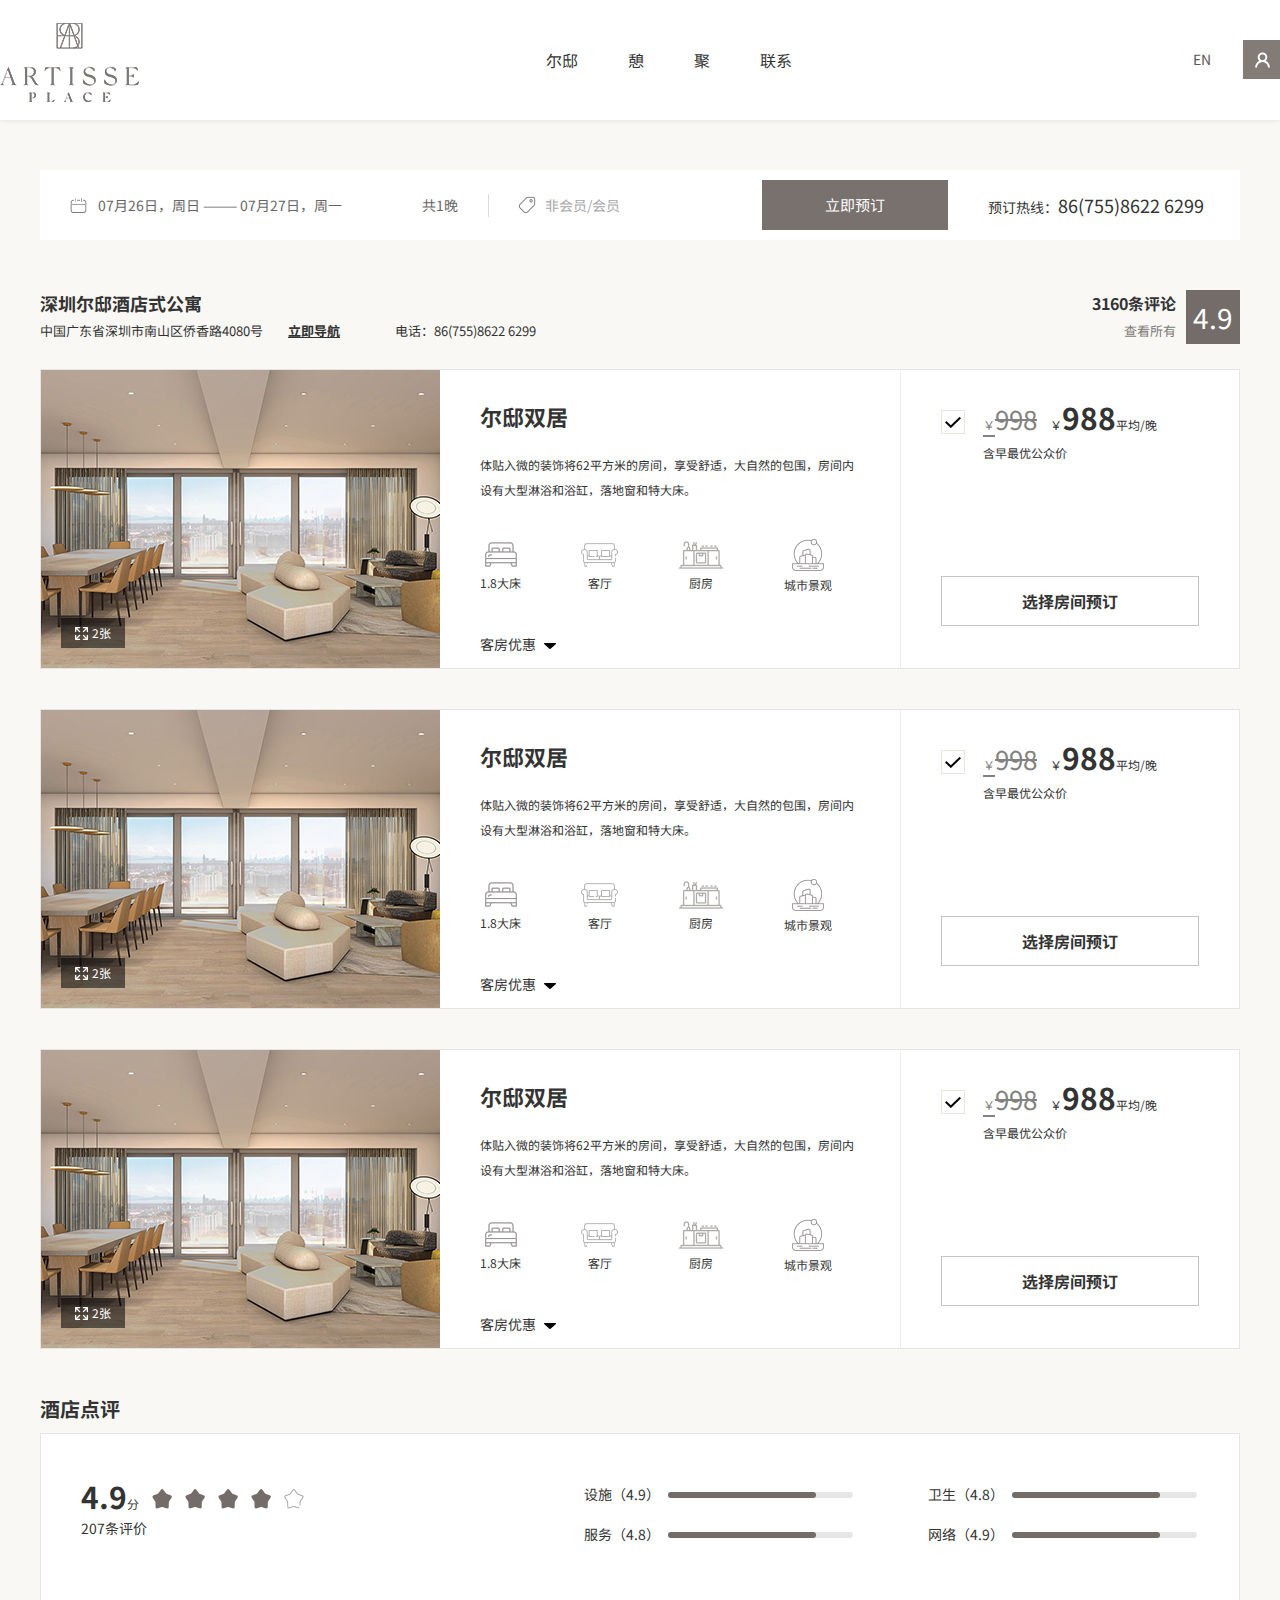
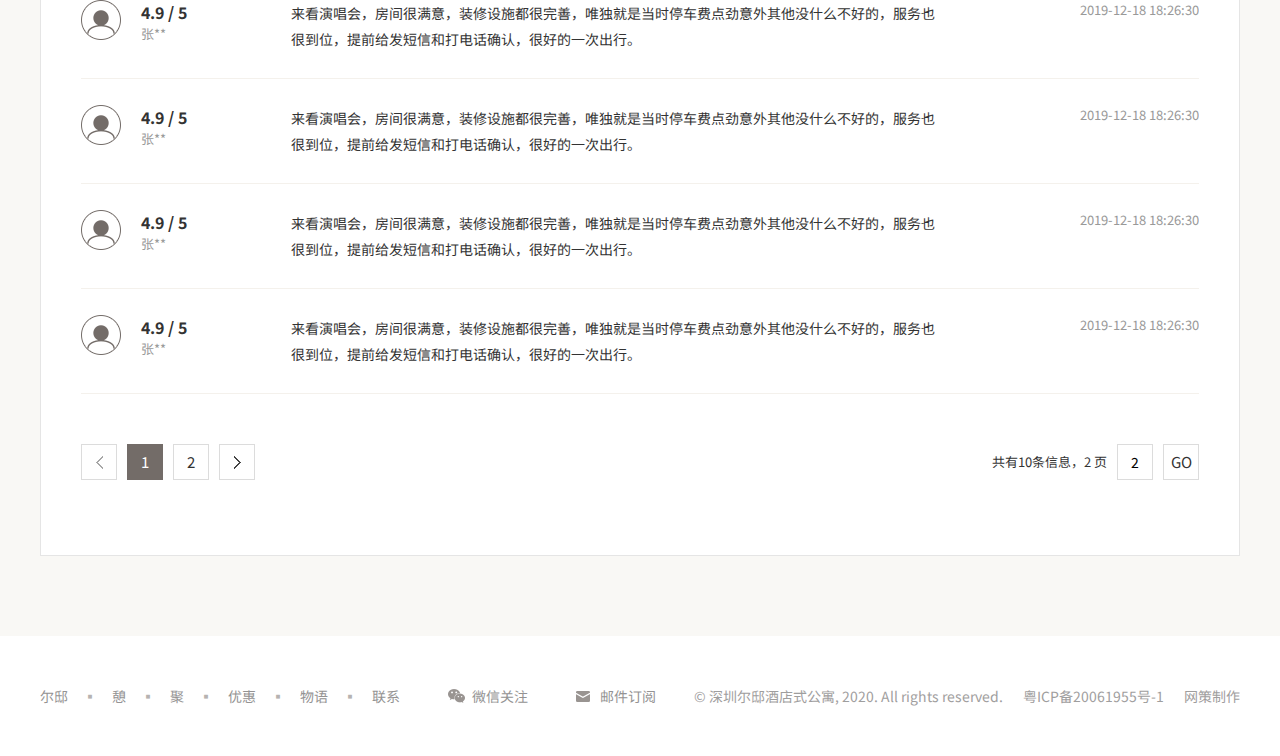
==== 01-01预订.html @ f752b4be "no commit message" ====
<!DOCTYPE html>
<html>
	<head>
		<meta charset="utf-8">
		<meta http-equiv="X-UA-Compatible" content="IE=edge">
		<title>01-01预订</title>
		<meta name="description" content="">
		<meta name=	"viewport" content="width=device-width, initial-scale=1">
		<link rel="stylesheet" href="https://fonts.googleapis.com/css?family=Noto+Sans+SC:100,300,400,500,700,900">
		<link rel="stylesheet" type="text/css" href="css/swiper.css"/>
		<link rel="stylesheet" type="text/css" href="css/date.css"/>
		<link rel="stylesheet" type="text/css" href="css/style.css"/>
		<link rel="stylesheet" type="text/css" href="css/main.css"/>
		<style type="text/css">
			
		</style>
	</head>
	<body class="body">
		<div class="header ac headers">
			<div class="inner">	
				<div class="logo">
					<a href="index.html">
						<img src="images/logo.png" >
						<img class="i2" src="images/logoac.png" >
					</a>
				</div>
				<ul class="nav">
					<li><a href="index.html">尔邸</a></li>
					<li><a href="#about">憩</a></li>
					<li><a href="#room">聚</a></li>
					<li><a href="#concact">联系</a></li>
				</ul>
				<a href="" class="lang">预订</a>
				<a href="" class="lang imember"></a>
				<a href="" class="langN">EN</a>
			</div>
		</div>
		<div class="innern">
			<div class="book books">
				<div class="idate">
					<div class="l">
						<span class="in"></span>
						<input type="text" id="beginDate" name="beginDate" class="date-check date_input start_data out-store"
						  readonly>
						   ——— 
						<span class="out"></span>
						<input type="text" id="endDate" name="endDate" class="date-leave date_input end_data lean-store"
						  readonly>
					</div>
					<span class="r">
						共1晚
					</span>
					<div class="sy_pop_fix" style="position: relative;display: none;">
					  <div class="date_box">
					    <div class="zb_jt_up"><i class="jt_top"></i></div>
					    <div class="date_fix">
					      <div class="date_float fl" id="time_first">
					        <ul class="date_top">
					          <li class="date_left_j">
					            <div class="date_jt_icon"><i></i></div>
					          </li>
					          <code>2018</code>年
					          <label>9</label>月
					        </ul>
					        <dl class="date_dl">
					          <dt>
					            <a>日</a><a>一</a><a>二</a><a>三</a><a>四</a><a>五</a><a>六</a>
					          </dt>
					          <dd class="date_dd"><a trq="2018/09/01" txq="周六" class="date_ddhui"
					              style="margin-left: 246px;">1</a><a trq="2018/09/02" txq="周日" class="date_ddhui">2</a><a
					              trq="2018/09/03" txq="周一" class="date_ddhui">3</a><a trq="2018/09/04" txq="周二"
					              class="date_ddhui">4</a><a trq="2018/09/05" txq="周三" class="date_ddhui">5</a><a trq="2018/09/06"
					              txq="周四" class="date_ddhui">6</a><a trq="2018/09/07" txq="周五" class="date_ddhui">7</a><a
					              trq="2018/09/08" txq="周六" class="date_ddhui">8</a><a trq="2018/09/09" txq="周日"
					              class="date_ddhui">9</a><a trq="2018/09/10" txq="周一" class="date_ddhui">10</a><a
					              trq="2018/09/11" txq="周二" class="date_ddhui">11</a><a trq="2018/09/12" txq="周三"
					              class="date_ddhui">12</a><a trq="2018/09/13" txq="周四" class="date_ddhui">13</a><a
					              trq="2018/09/14" txq="周五" class="date_ddhui">14</a><a trq="2018/09/15" txq="周六"
					              class="date_ddhui">15</a><a trq="2018/09/16" txq="周日" class="date_ddhui">16</a><a
					              trq="2018/09/17" txq="周一" class="date_ddhui">17</a><a trq="2018/09/18" txq="周二"
					              class="date_ddhui">18</a><a trq="2018/09/19" txq="周三" class="date_ddhui">19</a><a
					              trq="2018/09/20" txq="周四" class="date_ddhui">20</a><a trq="2018/09/21" txq="周五">21</a><a
					              trq="2018/09/22" txq="周六">22</a><a trq="2018/09/23" txq="周日">23</a><a trq="2018/09/24"
					              txq="周一">24</a><a trq="2018/09/25" txq="周二">25</a><a trq="2018/09/26" txq="周三">26</a><a
					              trq="2018/09/27" txq="周四">27</a><a trq="2018/09/28" txq="周五">28</a><a trq="2018/09/29"
					              txq="周六">29</a><a class="dd_alast" trq="2018/09/30" txq="周日" trql="2018/10/01" txql="周一">30</a>
					          </dd>
					        </dl>
					      </div>
					      <div class="date_float fl" id="time_second">
					        <ul class="date_top">
					          <li class="date_right_j">
					            <div class="date_jt_icon"><i></i></div>
					          </li>
					          <code>2018</code>年
					          <label>10</label>月
					          <span class="date_close"></span>
					        </ul>
					        <dl class="date_dl">
					          <dt>
					            <a>日</a><a>一</a><a>二</a><a>三</a><a>四</a><a>五</a><a>六</a>
					          </dt>
					          <dd class="date_dd"><a trq="2018/10/01" txq="周一" style="margin-left: 41px;">1</a><a trq="2018/10/02"
					              txq="周二">2</a><a trq="2018/10/03" txq="周三">3</a><a trq="2018/10/04" txq="周四">4</a><a
					              trq="2018/10/05" txq="周五">5</a><a trq="2018/10/06" txq="周六">6</a><a trq="2018/10/07"
					              txq="周日">7</a><a trq="2018/10/08" txq="周一">8</a><a trq="2018/10/09" txq="周二">9</a><a
					              trq="2018/10/10" txq="周三">10</a><a trq="2018/10/11" txq="周四">11</a><a trq="2018/10/12"
					              txq="周五">12</a><a trq="2018/10/13" txq="周六">13</a><a trq="2018/10/14" txq="周日">14</a><a
					              trq="2018/10/15" txq="周一">15</a><a trq="2018/10/16" txq="周二">16</a><a trq="2018/10/17"
					              txq="周三">17</a><a trq="2018/10/18" txq="周四">18</a><a trq="2018/10/19" txq="周五">19</a><a
					              trq="2018/10/20" txq="周六">20</a><a trq="2018/10/21" txq="周日">21</a><a trq="2018/10/22"
					              txq="周一">22</a><a trq="2018/10/23" txq="周二">23</a><a trq="2018/10/24" txq="周三">24</a><a
					              trq="2018/10/25" txq="周四">25</a><a trq="2018/10/26" txq="周五">26</a><a trq="2018/10/27"
					              txq="周六">27</a><a trq="2018/10/28" txq="周日">28</a><a trq="2018/10/29" txq="周一">29</a><a
					              trq="2018/10/30" txq="周二">30</a><a class="dd_alast" trq="2018/10/31" txq="周三" trql="2018/11/01"
					              txql="周四">31</a></dd>
					        </dl>
					      </div>
					    </div>
					  </div>
					</div>
				</div>
				<div class="ismember">
					非会员/会员
					<span class="b"></span>
				</div>
				<p class="tel">预订热线：<span>86(755)8622 6299</span></p>
				<a href="" class="hover btns">立即预订</a>
			</div>
			<div class="clear bookt">
				<div class="l">
					<h3>深圳尔邸酒店式公寓</h3>
					<p>中国广东省深圳市南山区侨香路4080号<a href="https://amap.com/search?query=南山区侨香路4080号" target="_blank">立即导航</a>电话：86(755)8622 6299</p>
				</div>
				<span class="r">4.9</span>
				<div class="rs">
					<p>3160条评论</p>
					<a href="">查看所有</a>
				</div>
			</div>
			<div class="bookl">
				<div class="i">
					<div class="img">
						<img src="images/bimg_03.jpg" >
						<span><img src="images/bigicon.png" >2张</span>
					</div>
					<div class="c">
						<h3>尔邸双居</h3>
						<div class="p">
							体贴入微的装饰将62平方米的房间，享受舒适，大自然的包围，房间内设有大型淋浴和浴缸，落地窗和特大床。
						</div>
						<div class="clear icon">
							<div class="s">
								<div class="ii">
									<img src="images/bicon.png" >
								</div>
								1.8大床
							</div>
							<div class="s">
								<div class="ii">
									<img src="images/bicon2.png" >
								</div>
								客厅
							</div>
							<div class="s">
								<div class="ii">
									<img src="images/bicon3.png" >
								</div>
								厨房
							</div>
							<div class="s">
								<div class="ii">
									<img src="images/bicon4.png" >
								</div>
								城市景观
							</div>
						</div>
						<div class="ybtn">
							客房优惠<img src="images/bicon5.png" >
							<img class="i2" src="images/bicon6.png" >
						</div>
					</div>
					<div class="r">
						<div class="clear p2">
							<span class="check"></span>
							<div class="rr">
								<span class="ys"><i>￥</i>998</span>
								<span class="xj">￥<i>988</i>平均/晚</span>
								<p>含早最优公众价</p>
							</div>
						</div>
						<a href="" class="btn">选择房间预订</a>
					</div>
					<div class="b">
						<ul class="clear">
							<li>
								<div class="p3">双早推广价(需另加6%增值税)</div>
								<div class="p4">
									￥<i>982</i>平均/晚
								</div>
								<a href="" class="btn">选择预订</a>
							</li>
							<li>
								<div class="p3">双早推广价(需另加6%增值税)</div>
								<div class="p4">
									￥<i>982</i>平均/晚
								</div>
								<a href="" class="btn">选择预订</a>
							</li>
							<li>
								<div class="p3">双早推广价(需另加6%增值税)</div>
								<div class="p4">
									￥<i>982</i>平均/晚
								</div>
								<a href="" class="btn">选择预订</a>
							</li>
							<li>
								<div class="p3">双早推广价(需另加6%增值税)</div>
								<div class="p4">
									￥<i>982</i>平均/晚
								</div>
								<a href="" class="btn">选择预订</a>
							</li>
						</ul>
					</div>
				</div>
				<div class="i">
					<div class="img">
						<img src="images/bimg_03.jpg" >
						<span><img src="images/bigicon.png" >2张</span>
					</div>
					<div class="c">
						<h3>尔邸双居</h3>
						<div class="p">
							体贴入微的装饰将62平方米的房间，享受舒适，大自然的包围，房间内设有大型淋浴和浴缸，落地窗和特大床。
						</div>
						<div class="clear icon">
							<div class="s">
								<div class="ii">
									<img src="images/bicon.png" >
								</div>
								1.8大床
							</div>
							<div class="s">
								<div class="ii">
									<img src="images/bicon2.png" >
								</div>
								客厅
							</div>
							<div class="s">
								<div class="ii">
									<img src="images/bicon3.png" >
								</div>
								厨房
							</div>
							<div class="s">
								<div class="ii">
									<img src="images/bicon4.png" >
								</div>
								城市景观
							</div>
						</div>
						<div class="ybtn">
							客房优惠<img src="images/bicon5.png" >
							<img class="i2" src="images/bicon6.png" >
						</div>
					</div>
					<div class="r">
						<div class="clear p2">
							<span class="check"></span>
							<div class="rr">
								<span class="ys"><i>￥</i>998</span>
								<span class="xj">￥<i>988</i>平均/晚</span>
								<p>含早最优公众价</p>
							</div>
						</div>
						<a href="" class="btn">选择房间预订</a>
					</div>
					<div class="b">
						<ul class="clear">
							<li>
								<div class="p3">双早推广价(需另加6%增值税)</div>
								<div class="p4">
									￥<i>982</i>平均/晚
								</div>
								<a href="" class="btn">选择预订</a>
							</li>
							<li>
								<div class="p3">双早推广价(需另加6%增值税)</div>
								<div class="p4">
									￥<i>982</i>平均/晚
								</div>
								<a href="" class="btn">选择预订</a>
							</li>
							<li>
								<div class="p3">双早推广价(需另加6%增值税)</div>
								<div class="p4">
									￥<i>982</i>平均/晚
								</div>
								<a href="" class="btn">选择预订</a>
							</li>
							<li>
								<div class="p3">双早推广价(需另加6%增值税)</div>
								<div class="p4">
									￥<i>982</i>平均/晚
								</div>
								<a href="" class="btn">选择预订</a>
							</li>
						</ul>
					</div>
				</div>
				<div class="i">
					<div class="img">
						<img src="images/bimg_03.jpg" >
						<span><img src="images/bigicon.png" >2张</span>
					</div>
					<div class="c">
						<h3>尔邸双居</h3>
						<div class="p">
							体贴入微的装饰将62平方米的房间，享受舒适，大自然的包围，房间内设有大型淋浴和浴缸，落地窗和特大床。
						</div>
						<div class="clear icon">
							<div class="s">
								<div class="ii">
									<img src="images/bicon.png" >
								</div>
								1.8大床
							</div>
							<div class="s">
								<div class="ii">
									<img src="images/bicon2.png" >
								</div>
								客厅
							</div>
							<div class="s">
								<div class="ii">
									<img src="images/bicon3.png" >
								</div>
								厨房
							</div>
							<div class="s">
								<div class="ii">
									<img src="images/bicon4.png" >
								</div>
								城市景观
							</div>
						</div>
						<div class="ybtn">
							客房优惠<img src="images/bicon5.png" >
							<img class="i2" src="images/bicon6.png" >
						</div>
					</div>
					<div class="r">
						<div class="clear p2">
							<span class="check"></span>
							<div class="rr">
								<span class="ys"><i>￥</i>998</span>
								<span class="xj">￥<i>988</i>平均/晚</span>
								<p>含早最优公众价</p>
							</div>
						</div>
						<a href="" class="btn">选择房间预订</a>
					</div>
					<div class="b">
						<ul class="clear">
							<li>
								<div class="p3">双早推广价(需另加6%增值税)</div>
								<div class="p4">
									￥<i>982</i>平均/晚
								</div>
								<a href="" class="btn">选择预订</a>
							</li>
							<li>
								<div class="p3">双早推广价(需另加6%增值税)</div>
								<div class="p4">
									￥<i>982</i>平均/晚
								</div>
								<a href="" class="btn">选择预订</a>
							</li>
							<li>
								<div class="p3">双早推广价(需另加6%增值税)</div>
								<div class="p4">
									￥<i>982</i>平均/晚
								</div>
								<a href="" class="btn">选择预订</a>
							</li>
							<li>
								<div class="p3">双早推广价(需另加6%增值税)</div>
								<div class="p4">
									￥<i>982</i>平均/晚
								</div>
								<a href="" class="btn">选择预订</a>
							</li>
						</ul>
					</div>
				</div>
			</div>
			<div class="dpt">
				酒店点评
			</div>
			<div class="dianping">
				<div class="clear dianping-t">
					<div class="l">
						<div class="p">
							<i>4.9</i>分
							<div class="stars">
								<b class="ac"></b>
								<b class="ac"></b>
								<b class="ac"></b>
								<b class="ac"></b>
								<b></b>
							</div>
							<p>207条评价</p>
						</div>
					</div>
					<ul>
						<li>
							设施（4.9）
							<div class="pro">
								<b style="width: 80%;"></b>
							</div>
						</li>
						<li>
							卫生（4.8）
							<div class="pro">
								<b style="width: 80%;"></b>
							</div>
						</li>
						<li>
							服务（4.8）
							<div class="pro">
								<b style="width: 80%;"></b>
							</div>
						</li>
						<li>
							网络（4.9）
							<div class="pro">
								<b style="width: 80%;"></b>
							</div>
						</li>
					</ul>
				</div>
				<ul class="dianping-l">
					<li>
						<img src="images/buser.png" >
						<div class="l">
							<b>4.9 / 5</b>
							<p>张**</p>
						</div>
						<div class="p">
							来看演唱会，房间很满意，装修设施都很完善，唯独就是当时停车费点劲意外其他没什么不好的，服务也很到位，提前给发短信和打电话确认，很好的一次出行。
						</div>
						<div class="p2">
							2019-12-18  18:26:30
						</div>
					</li>
					<li>
						<img src="images/buser.png" >
						<div class="l">
							<b>4.9 / 5</b>
							<p>张**</p>
						</div>
						<div class="p">
							来看演唱会，房间很满意，装修设施都很完善，唯独就是当时停车费点劲意外其他没什么不好的，服务也很到位，提前给发短信和打电话确认，很好的一次出行。
						</div>
						<div class="p2">
							2019-12-18  18:26:30
						</div>
					</li>
					<li>
						<img src="images/buser.png" >
						<div class="l">
							<b>4.9 / 5</b>
							<p>张**</p>
						</div>
						<div class="p">
							来看演唱会，房间很满意，装修设施都很完善，唯独就是当时停车费点劲意外其他没什么不好的，服务也很到位，提前给发短信和打电话确认，很好的一次出行。
						</div>
						<div class="p2">
							2019-12-18  18:26:30
						</div>
					</li>
					<li>
						<img src="images/buser.png" >
						<div class="l">
							<b>4.9 / 5</b>
							<p>张**</p>
						</div>
						<div class="p">
							来看演唱会，房间很满意，装修设施都很完善，唯独就是当时停车费点劲意外其他没什么不好的，服务也很到位，提前给发短信和打电话确认，很好的一次出行。
						</div>
						<div class="p2">
							2019-12-18  18:26:30
						</div>
					</li>
				</ul>
				<ul class="page">
					<li class="li1"></li>
					<li class="ac">1</li>
					<li>2</li>
					<li class="li2"></li>
					<li class="li3">GO</li>
					<li class="li3"><input type="" name="" id="" value="2" /></li>
					<span>共有10条信息，2 页</span>
				</ul>
			</div>
		</div>
		<div class="footer footers">
			<div class="innern">
				<p class="p1"><a href="#room">尔邸</a><i>▪</i><a href="#about">憩</a><i>▪</i><a href="#sheshi">聚</a><i>▪</i><a href="#contact">优惠</a><i>▪</i><a href="#contact">物语</a><i>▪</i><a href="#contact">联系</a></p>
				<div class="hover wechat">
					微信关注
					<div class="wechati">
						官方微信
						<img src="images/wechati.png" >
					</div>
				</div>
				<a href="mailto:artisseplace@artisseplace.com" class="wechat wechats">邮件订阅</a>
				<p class="p2">© 深圳尔邸酒店式公寓, 2020. All rights reserved.<a href="http://beian.miit.gov.cn" target="_blank">粤ICP备20061955号-1</a><a href="http://www.net-tactic.com/" target="_blank">网策制作</a></p>			</div>
		</div>
		<div class="kefangpc">
			<h3>豪华天际套房</h3>
			<div class="clear c">
				<div class="swiper-container">
					<div class="swiper-wrapper">
						<div class="swiper-slide">
							<img src="images/b2img_03.jpg" >
						</div>
						<div class="swiper-slide">
							<img src="images/b2img_03.jpg" >
						</div>
						<div class="swiper-slide">
							<img src="images/b2img_03.jpg" >
						</div>
					</div>
					<div class="swiper-button-next"></div>
					<div class="swiper-button-prev"></div>
				</div>
				<div class="r">
					<div class="p">
						40平方米现代风格的宽敞标准客房，通过落地窗将酒店空中花园，无边际泳池与城市美景尽收眼底。独立分开的淋浴间，专属订制的美国知名品牌舒达床垫为您添加舒适感受。
					</div>
					<h4>客房设施</h4>
					<ul>
						<li><i></i>红外线夜灯感应功能</li>
						<li><i></i>红外线夜灯感应功能</li>
						<li><i></i>红外线夜灯感应功能</li>
						<li><i></i>红外线夜灯感应功能</li>
						<li><i></i>红外线夜灯感应功能</li>
						<li><i></i>红外线夜灯感应功能</li>
						<li><i></i>红外线夜灯感应功能</li>
						<li><i></i>红外线夜灯感应功能</li>
						<li><i></i>红外线夜灯感应功能</li>
						<li><i></i>红外线夜灯感应功能</li>
						<li><i></i>红外线夜灯感应功能</li>
						<li><i></i>红外线夜灯感应功能</li>
						<li><i></i>红外线夜灯感应功能</li>
					</ul>
				</div>
			</div>
		</div>
	</body>
	<script src="js/jquery.js" type="text/javascript" charset="utf-8"></script>
	<script src="js/layer/layer.js" type="text/javascript" charset="utf-8"></script>
	<script src="js/date.js" type="text/javascript" charset="utf-8"></script>
	<script src="js/swiper.js" type="text/javascript" charset="utf-8"></script>
	<script src="js/main.js" type="text/javascript" charset="utf-8"></script>
	<script type="text/javascript">
		$('.bookl .ybtn').click(function(){
			$(this).toggleClass('ac');
			$(this).parent().siblings('.b').toggle();
		})
		
		$('.bookl .img span').click(function(){
			layer.open({
				area:['1200px','654px'],
				skin:'kefangp',
				btn:[],
				content:$('.kefangpc').html(),
				success:function(){
					var swiper = new Swiper('.kefangp .swiper-container', {
						nextButton: '.kefangp .swiper-button-next',
						prevButton: '.kefangp .swiper-button-prev',
					});
				}
			})
		})
	</script>
</html>
---- css/date.css ----
@charset "utf-8";
.date_box{  position:absolute; left:50%; margin-left:-335px;  top:176px;width:658px; height:377px;background-color:#fff; border: 1px solid #d4d4d4; border-radius:5px; -webkit-border-radius:5px;-moz-border-radius:5px;-o-border-radius:5px;  z-index:100;font-family:"微软雅黑";color:#000; font-size:12px; display:none;}
.date_box div.zb_jt_up{ width: 20px;height: 10px; overflow:hidden; display: inline-block;left:50%;margin-left:-292px;position:absolute;top:-8px;}
.date_box i.jt_top{background-position:-294px 0;width:400px; height: 322px;position: relative\9;left:-294px\9;top: 0px\9;}
.date_float{width:288px;display: inline-block;}
/* #time_first{ margin:0px 40px 0 18px;} */
#time_second{margin-left: 75px;}
.date_top{
  text-align:center; 
  position:relative !important; 
  line-height:18px !important; 
  font-size:20px; 
  color:#535353; 
  width:288px !important; 
  padding:23px 0px 23px; 
  float:left;
  height: auto  !important;
  border: none  !important;
}

.date_left_j{ cursor:pointer;width:25px;height:25px; position:absolute; left:0px; top:17px; overflow:hidden; background:#fff; border:1px solid #90704D; border-radius:50%;-webkit-border-radius:50%;-moz-border-radius:50%;-o-border-radius:50%; }
.date_left_j div.date_jt_icon{ width: 10px; height: 16px; overflow:hidden; margin:4px 0 0 6px;}
.date_left_j div.date_jt_icon i{ background-position:-89px -24px; width: 400px;height:322px; position: relative\9;left:-89px\9;
top: -24px\9;}
.date_left_j.jton{background:#90704D;}
.date_left_j.jton div.date_jt_icon i{background-position:-103px -24px; width: 400px;height:322px; position: relative\9;left:-103px\9;
top: -24px\9;}
.date_right_j{ cursor:pointer;width:25px;height:25px; position:absolute; right:0; top:17px; overflow:hidden;background:#fff; border:1px solid #90704D; border-radius:50%;-webkit-border-radius:50%;-moz-border-radius:50%;-o-border-radius:50%; }
.date_right_j div.date_jt_icon{ width: 10px; height: 16px; overflow:hidden; margin:4px 0 0 8px;}
.date_right_j div.date_jt_icon i{background-position:-117px -24px;width: 400px;height:322px; position: relative\9;left:-117px\9;
top: -24px\9;}
.date_right_j.jton{background:#90704D;}
.date_right_j.jton div.date_jt_icon i{background-position:-131px -24px;width: 400px;height:322px; position: relative\9;left:-131px\9;
top: -24px\9;}
.date_top code{ font-family:"微软雅黑";}
.date_top label{font-family:"微软雅黑";}

.date_dl{ width:288px; float:left; height:299px; overflow:hidden;}
.date_dl dt{ width:288px; float:left;overflow:hidden; height:21px; line-height:21px; font-size:14px; color:#b0b0b0; margin-bottom:4px;}
.date_dl dt a{ font-size:14px;color:#535353; cursor:default; width:41px; float:left; _display:inline; text-align:center;}

.date_dl dd{ width:288px; float:left; overflow:hidden; height:277px;line-height:42px;color:#ee7307; text-align:center;}
.date_dl dd a{cursor:pointer; width:42px; height:35px;float:left;_display:inline; text-align:center; font-size: 16px; line-height:35px; color:#535353; background-color:#fff; border:1px solid #bcbcbc; margin-right:-1px;margin-bottom:-1px;}
.date_dl dd a:hover{color:#fff;  background-color:#C0191F;}
.date_dl dd a.date_ddhui{color:#d4d4d4; cursor:default; background-color:#fff;}

.date_check{ width:290px; padding:116px 0px 104px 0px; font:normal 20px/20px "微软雅黑"; color:#b0b0b0; text-align:center;}
.date_check b{display:block; font:normal 100px/100px "微软雅黑"; color:#8d8b00; padding:18px 0px 23px 0px;}
.date_check span{ font-size:16px;}
.date_check code{ font-size:16px; padding-left:21px;}
.date_box.right div.zb_jt_up{margin-left:-85px;}
.date_dl dd a.hover_before{ color:#000; background:#f5f5f5;}
.date_dl dd a.date_cur,.date_dl dd a.hover_before:hover{color:#fff;  background-color:#78716d;}
.date_dl dd a.cur{color:#d4d4d4; cursor:default; background-color:#fff;}
.sy_pop_fix .date_box.right div.zb_jt_up{margin-left:-70px;}



/* 首页 */
.data-shijiantime{
	position: absolute;
	top: 55px;
	left: 0;
	width: 731px;
	height: 315px;
	background: #fff;
  overflow: hidden;
  display: none;
}
.sdag-sanvf{
	position: relative;
}
.date_box{
	
	top:42px;
	left: 334px;
	border-radius: 2;
	border-color:#d7d7d7;
	width: 731px;
	height: 315px;
	display: block;
}
.date_left_j{
	border:none;
	background: url(../images/iconleft.png) no-repeat center !important;
}
.date_right_j{
	border:none;
	background: url(../images/iconright.png) no-repeat center !important;
}
.date_dl dd a{
	border:none;
}
/* .date_dl dd a.hover_before{
	background: #e1eef8;
} */
.date_dl dd a:hover,.date_dl dd a.date_cur,.date_dl dd a.hover_before:hover{
	background: #78716d;
	color:#fff;
}
.date_dl dt{
	border-bottom: 2px solid #e6e6e6;
	padding-bottom: 10px;
}
---- css/style.css ----
* {
	padding: 0;
	margin: 0;
	font-family: 'Noto Sans SC', Arial, Helvetica, sans-serif;
}

h1,
h2,
h3,
h4,
h5,
h6,i {
	font-weight: normal;
	font-style: inherit;
}

input {
	outline: none;
	font-size: 14px;
}

ul,
ol,
dl {
	list-style: none;
}

a {
	text-decoration: none;
	color: #333;
}
img{
	max-width: 100%;
	max-height: 100%;
	border: 0;
	vertical-align: middle;
}
.inner,.inners,.innern{
	width: 	1340px;
	margin: 0 auto;
	position: relative;
}
.inners{
	width: 1064px;
}
.innern{
	width: 1200px;
}
body,
html {
	color: #333;
	font-size: 14px;
	overflow-x: hidden;
}
a:hover {
	text-decoration: underline;
}
.hover:hover{
	opacity: .8;
}
.clear{
	overflow: hidden;
}
.header{
				height: 120px;
				line-height: 120px;
				position: fixed;
				width: 100%	;
				z-index: 999;
				transition: all .5s;
			}
			.header .logo{
				float: left;
			}
			.header .logo .i2,.header.ac .logo img{
				display: none;
			}
			.header.ac .logo .i2{
				display: inline;
			}
			.header .nav{
				float: left;
				padding-left: 382px;
			}
			.header .lang{
				float: right;
				height: 37px;
				line-height: 37px;
				text-align: center;
				border: 1px solid #fff;
				border-color: rgba(255,255,255,.54);
				color: #fff;
				margin: 40px 0 0;
				padding: 0 15px;
			}
			.header .imember{
				padding: 0;
				border-right: none;
				width: 36px;
				background: url(../images/user.png) no-repeat center;
			}
			.header.ac .lang{
				border-color: #ddd;
				color: #fff;
				background-color: #736c68;
				border-color: #736c68;
			}
			.header.ac .langN{
				color: #5c5957;
			}
			.header.ac .imember{
				background-color: #827b76;
				border-color: #827b76;
			}
			.header.ac{
				background: #fff;
				box-shadow: 0 0 5px #ddd;
				transition: all .5s;
			}
			.header .nav li{
				float: left;
				padding: 0 25px;
				font-size: 16px;
			}
			.header .nav a{
				color: #fff;
			}
			.header.ac .nav a{
				color: #333;
			}
			.banner{
				/* height: 100vh; */
				position: relative;	
			}
			.banner .img img,.banner .img video{
				width: 100%;
				height: 100%;
				max-width: inherit;
				object-fit: cover;
				display: block;
			}
			.banner .img{
				position: relative;
				height: 100%;
			}
			.banner .swiper-pagination-bullet{
				background: #fff;
				border-radius: 0;
				opacity: 1;
				margin: 0 18px !important;
				position: relative;
			}
			.banner .swiper-pagination{
				bottom: 165px;
			}
			.banner .swiper-pagination-bullet-active:before{
				content: '';
				width: 36px;
				height: 36px;
				border: 1px solid #fff;
				position: absolute;
				left: -15px;
				top: -15px;
			}
			.banner b{
				position: absolute;
				width: 100%;
				height: 100%;
				background: #000;
				opacity: .21;
				filter: alpha(opacity=21);
				left: 0;
				top: 0;
			}
			.banner .cont{
				width: 406px;
				left: 50%;
				top: 30%;
				color: #fff;
				position: absolute;
				z-index: 9;
				text-align: center;
				line-height: 104px;
				margin-left: -203px;
			}
			.banner h3{
				font-size: 36px;
				border-bottom: 1px solid #fff;
			}
			.banner p{
				font-size: 26px;
			}
			.iyouhui .swiper-button-next,.iyouhui .swiper-button-prev,.ipinpai .swiper-button-next,.ipinpai .swiper-button-prev{
				width: 60px;
				height: 60px;
				border: 1px solid #969291;
				background: url(../images/arrowl.png) no-repeat center;
				transition: all .3s;
				left: 0;
				top: 285px;
				margin: 0;
			}
			.ipinpai .swiper-button-next,.ipinpai .swiper-button-prev{
				top: 445px;
				left: -62px;
			}
			.iyouhui .swiper-button-next,.ipinpai .swiper-button-next{
				background-image: url(../images/arrowr.png);
				left: auto;
				right: 0;
			}
			.ipinpai .swiper-button-next{
				right: -62px;
			}
			.iyouhui .swiper-button-prev:hover,.ipinpai .swiper-button-prev:hover{
				background: #776861 url(../images/arrowlac.png) no-repeat center;
				transition: all .3s;
			}
			.iyouhui .swiper-button-next:hover,.ipinpai .swiper-button-next:hover{
				background: #776861 url(../images/arrowrac.png) no-repeat center;
				transition: all .3s;
			}
			.hovers:hover{
				background-color: #776861 !important;
				color: #fff !important;
				transition: all .3s;
				border-color: #776861;
			}
			.footer{
				text-align: center;
				padding: 80px 0 90px;
			}
			.footer .p1 i{
				color: #b6b3b1;
				padding: 0 15px;
			}
			.footer .p2{
				color: #9f9e9e;
			}
			.footer .p2 a{
				color: #9f9e9e;
				margin-left: 20px;
			}
			.footer .p1{
				padding: 0 0 17px;
			}
			.footer .wechat{
				height: 44px;
				width: 44px;
				line-height: 44px;
				margin: 25px auto 0;
				background: url(../images/wechat.png) no-repeat center;
				position: relative;
			}
			.tag{
				position: relative;
				top: -120px;
			}
			.wechati{
				padding: 10px 15px 15px;
				box-shadow: 0 0 8px #ccc;
				font-size: 16px;
				text-align: center;
				line-height: 36px;
				background: #fff;
				width: 140px;
				position: absolute;
				bottom: 50px;
				left: -63px;
				display: none;
			}
			.wechat:hover .wechati{
				display: block;
				color: #333;
			}
---- css/main.css ----
.header .langN{
				float: right;
				line-height: 39px;
				margin: 40px 32px 0 0;
				color: #fff;
			}
			.book{
				position: absolute;
				background: #fff;
				line-height: 50px;
				height: 50px;
				left: 50%;
				margin-left: -532px;
				bottom: 50px;
				z-index: 9;
				width: 1044px;
				padding: 10px;
			}
			.idate{
				float: left;
				width: 418px;
				padding:0 30px 0 48px;
				background: url(../images/date.png) no-repeat 20px center;
				color: #666;
			}
			.idate .l{
				float: left;
				position: relative;
				width: 255px;
			}
			.idate .r{
				float: right;
			}
			.ismember{
				float: left;
				padding-left: 57px;
				position: relative;
				background: url(../images/ismember.png) no-repeat 30px center;
				color: #a8a8a8;
			}
			.ismember .b{
				position: absolute;
				width: 1px;
				height: 23px;
				background: #d9d9d8;
				top: 14px;
				left: 0;
			}
			.book .btns{
				float: right;
				width: 186px;
				text-align: center;
				color: #fff;
				background: #78716d;
				font-size: 15px;
			}
			.about{
				padding: 96px 0 105px;
				background: #fbfaf9;
			}
			.about .l{
				float: left;
			}
			.about .r{
				float: right;
				width: 350px;
				background: url(../images/bg_03.jpg) no-repeat;
				padding: 54px 70px 0 50px;
			}
			.about h3{
				font-size: 36px;
			}
			.about .r p{
				line-height: 32px;
				padding: 80px 0 0;
			}
			.about .btn{
				width: 100%;
				line-height: 50px;
				display: block;
				background: #78716d;
				text-align: center;
				font-size: 15px;
				color: #fff;
				margin: 70px 0 0;
			}
			.ivideo{
				position: relative;
			}
			.ivideo b{
				position: absolute;
				width: 100%;
				height: 100%;
				opacity: .35;
				filter: alpha(opacity=35);
				top: 0;
				left: 0;
				background: #000;
			}
			.ivideo video{
				display: block;
				width: 100%;
				object-fit:fill; 
			}
			.ivideo .img{
				position: absolute;
				left: 50%;
				top: 50%;
				margin: -65px 0 0 -65px;
				cursor: pointer;
			}
			.ititle{
				line-height: 146px;
				text-align: center;
				font-size: 32px;
				background: url(../images/ibg.png) no-repeat center;
				margin: 45px 0 0;
			}
			.iyouhui{
				width: 1380px;
			}
			.iyouhui .c{
				text-align: center;
				width: 1064px;
				margin: 0 auto;
			}
			.iyouhui .c p{
				color: #888583;
				font-size: 13px;
				padding: 45px 0 30px;
			}
			.iyouhui .c a{
				text-decoration: underline;
			}
			.swiper-button-next:after,.swiper-button-prev:after{
				display: none;
			}
			.ipinpai .swiper-slide {
			  text-align: center;
			  transition: 300ms;
			  transform: scale(0.85);
			  margin: 30px 0 0;
			}
			.ipinpai .swiper-slide-active,.ipinpai .swiper-slide-duplicate-active{
			  transform: scale(1);
			  margin: 0;
			}
			.ipinpai .inner{
				width: 1450px;
				height: 860px;
			}
			.ipinpai .c{
				height: 200px;
				background: #fff;
				padding: 0 60px;
			}
			.ipinpai .bg{
				position: absolute;
				max-width: inherit;
				max-height: inherit;
				margin-left: -235px;
				top: 0;
			}
			.ipinpai .p{
				color: #767575;
				padding: 50px 0 0;
			}
			.ipinpai .p2{
				color: #888583;
				line-height: 26px;
				display: none;
			}
			.ipinpai h3{
				font-size: 22px;
				padding: 25px 0;
			}
			.ipinpai .swiper-slide-active .c{
				height: 270px;
			}
			.ipinpai .swiper-slide-active .p2{
				display: block;
			}
			.ipinpai h2{
				font-size: 32px;
				text-align: center;
				padding: 65px 0 10px;
			}
			.ipinpai .p3{
				text-align: center;
				padding: 0 0 35px;
			}
			.ipinpai{
				margin: 110px 0;
			}
			.concact{
				width: 406px;
				padding: 0 110px 0 92px;
				margin: 0 auto;
				background: url(../images/bg_21.jpg) no-repeat;
				height: 430px;
			}
			.concact .c{
				background: #fff;
				background: rgba(255,255,255,.85);
				padding: 0 90px;
				text-align: center;
				height: 100%;
			}
			.concact .c p{
				font-size: 12px;
				line-height: 30px;
				color: #545353;
				padding: 0 0 25px;
			}
			.concact h3{
				font-size: 24px;
				padding: 12px 0 30px;
			}
			.concact .btn{
				line-height: 42px;
				display: block;
				color: #fff;
				background: #78716d;
			}
			.iemail{
				display: block;
				width: 118px;
				line-height: 36px;
				border: 1px solid #cdcbca;
				text-align: center;
				margin: 35px auto 0;
				color: #7d7c7c;
			}
			.idate .l input{
				width: 105px;
				border: none;
				height: 50px;
				color: #666;
				left: 0;
				position: absolute;
				opacity: 0;
				filter: alpha(opacity=0);
				cursor: pointer;
			}
			.idate .l #endDate{
				left: auto;
				right: 0;
			}
			.book .date_box{
				top: 60px;
				left: 277px;
				width: 700px;
				padding-left: 45px;
			}
			.header.headers{
				position: static;
			}
			.body{
				background: #f9f8f5;
			}
			.books{
				position: static;
				margin: 50px auto;
				width: auto;
			}
			.books .idate{
				width: 360px;
			}
			.books .tel{
				float: right;
				padding: 0 26px 0 40px;
			}
			.books .tel span{
				font-size: 18px;
			}
			.bookt .l{
				float: left;
			}
			.bookt .r{
				float: right;
				width: 54px;
				line-height: 54px;
				height: 54px;
				text-align: center;
				color: #fff;
				font-size: 28px;
				background: #736c68;
			}
			.bookt .rs{
				float: right;
				text-align: right;
				line-height: 27px;
				padding-right: 10px;
			}
			.bookt .rs p{
				font-size: 16px;
				font-weight: bold;
			}
			.bookt .rs a{
				color: #807b77;
				font-size: 13px;
			}
			.bookt .l h3{
				font-size: 18px;
				font-weight: bold;
				padding: 0 0 5px;
			}
			.bookt .l p{
				font-size: 13px;
			}
			.bookt .l a{
				margin: 0 55px 0 25px;
				font-weight: bold;
				text-decoration: underline;
			}
			.bookl .i{
				background: #fff;
				overflow: hidden;
				border: 1px solid #e5e5e5;
				margin: 40px 0 0;
			}
			.bookl .i:first-child{
				margin: 25px 0 0;
			}
			.bookl .img{
				float: left;
				position: relative;
			}
			.bookl .c{
				float: left;
				padding: 0 40px;
				border-right: 1px solid #eeede9;
				width: 380px;
				position: relative;
				height: 298px;
			}
			.bookl .c h3{
				font-size: 22px;
				font-weight: bold;
				padding: 30px 0 20px;
			}
			.bookl .c .p{
				font-size: 12px;
				line-height: 25px;
				padding: 0 0 35px;
			}
			.bookl .icon .s{
				float: left;
				text-align: center;
				padding-right: 60px;
				font-size: 12px;
			}
			.bookl .icon .ii{
				line-height: 32px;
				padding: 0 0 5px;
			}
			.bookl .icon{
				width: 450px;
			}
			.bookl .ybtn{
				position: absolute;
				width: 154px;
				line-height: 47px;
				height: 47px;
				text-align: center;
				bottom: -1px;
				left: 0;
				cursor: pointer;
				border:1px solid transparent;
			}
			.bookl .ybtn.ac{
				border-color:#E5E5E5;
				border-bottom-color: #fff;
			}
			.bookl .ybtn img{
				margin-left: 8px;
			}
			.bookl .ybtn .i2,.bookl .ybtn.ac img{
				display: none;
			}
			.bookl .ybtn.ac .i2{
				display: inline;
			}
			.bookl .check{
				float: left;
				width: 22px;
				height: 22px;
				background: url(../images/bcheck.png) no-repeat center;
				border: 1px solid #e9e6dd;
				margin: 15px 18px 0 0;
			}
			.bookl .r{
				padding: 0 40px;
				float: left;
				width: 258px;
			}
			.bookl .rr{
				float: left;
				font-size: 12px;
			}
			.bookl .rr .ys{
				text-decoration: line-through;
				color: #828282;
				font-size: 26px;
				padding-right: 10px;
			}
			.bookl .rr .ys i{
				font-size: 12px;
			}
			.bookl .rr .xj i{
				font-size: 30px;
				font-weight: bold;
			}
			.bookl .rr p{
				padding: 5px 0 0;
			}
			.bookl .p2{
				padding: 25px 0 0;
			}
			.bookl .btn{
				display: block;
				line-height: 48px;
				border: 1px solid #c4c4c4;
				font-size: 16px;
				font-weight: bold;
				text-align: center;
				margin: 115px 0 0;
			}
			.bookl .img span{
				position: absolute;
				width: 64px;
				text-align: center;
				line-height: 30px;
				color: #fff;
				font-size: 12px;
				left: 20px;
				bottom: 20px;
				background: #000;
				background: rgba(0,0,0,.54);
				cursor: pointer;
			}
			.bookl .img span img{
				margin: -2px 4px 0 0;
			}
			.bookl .b{
				width: 100%;
				float: left;
				padding: 0 0 33px;
				border-top: 1px solid #e5e5e5;
				display: none;
			}
			.bookl li{
				width: 246px;
				float: left;
				padding:35px 0 0 52px;
			}
			.bookl li .btn{
				width: 126px;
				line-height: 44px;
				margin: 10px 0 0;
			}
			.bookl .p4{
				font-size: 12px;
			}
			.bookl .p4 i{
				font-size: 24px;
				font-weight: bold;
			}
			.kefangp .layui-layer-title{
				height: 0;
			}
			.kefangp .swiper-button-next,.kefangp .swiper-button-prev{
				width: 60px;
				height: 60px;
				background: rgba(63,53,47,.7) url(../images/arrowlac.png) no-repeat center;
				transition: all .3s;
				margin: 0;
				top: 233px;
				left: 0;
			}
			.kefangp .swiper-button-next{
				background-image: url(../images/arrowrac.png);
				left: auto;
				right: 0;
			}
			.kefangp .swiper-container{
				float: left;
				width: 700px;
			}
			.kefangp .r{
				width: 356px;
				padding: 0 55px 0 30px;
				float: left;
				height: 525px;
				overflow: auto;
			}
			.kefangp .p{
				line-height: 30px;
				color: #555555;
			}
			.kefangp h4{
				font-size: 15px;
				line-height: 42px;
				padding-left: 16px;
				background: #eeeeee;
				margin: 25px 0 15px;
			}
			.kefangp li{
				line-height: 36px;
				color: #555;
				padding-left: 20px;
			}
			.kefangp li i{
				display: inline-block;
				width: 7px;
				height: 7px;
				border-radius: 50%;
				background: #555;
				vertical-align: middle;
				margin: -4px 10px 0 0;
			}
			.kefangp h3{
				line-height: 86px;
				font-size: 24px;
				margin:-20px 0 0;
			}
			.kefangpc{
				display: none;
			}
			.layui-layer-dialog.kefangp .layui-layer-content{
				padding-left: 37px;
			}
			.dpt{
				font-size: 20px;
				font-weight: bold;
				padding: 45px 0 10px;
			}
			.dianping{
				background: #fff;
				padding: 0 40px;
				border: 1px solid #e5e5e5;
				margin: 0 0 80px;
			}
			.dianping-t .l{
				float: left;
				font-size: 12px;
			}
			.dianping-t .l i{
				font-size: 30px;
				font-weight: bold;
			}
			.stars b{
				display: inline-block;
				width: 20px;
				height: 20px;
				background: url(../images/bicon8.png) no-repeat;
				margin-left: 10px;
			}
			.stars b.ac{
				background-image: url(../images/bicon7.png);
			}
			.stars{
				display: inline-block;
			}
			.dianping-t .l p{
				font-size: 14px;
			}
			.dianping-t ul{
				float: right;
				width: 690px;
			}
			.dianping-t .pro{
				height: 6px;
				display: inline-block;
				width: 185px;
				border-radius: 3px;
				background: #e6e6e6;
				vertical-align: middle;
				margin: -2px 0 0 5px;
				position: relative;
			}
			.dianping-t li{
				line-height: 40px;
				float: left;
				padding-left: 75px;
			}
			.dianping-t .pro b{
				position: absolute;
				height: 100%;
				border-radius: 3px;
				background: #736c68;
			}
			.dianping-t{
				padding: 40px 0 20px;
			}
			.dianping-l img{
				float: left;
			}
			.dianping-l .l{
				float: left;
				width: 150px;
				padding: 0 0 0 20px;
			}
			.dianping-l li{
				overflow: hidden;
				padding: 26px 0;
				border-bottom: 1px solid #f4f1ec;
			}
			.dianping-l .l b{
				font-size: 16px;
			}
			.dianping-l .l p{
				font-size: 13px;
				color: #999;
			}
			.dianping-l .p{
				float: left;
				line-height: 26px;
				width: 645px;
			}
			.dianping-l .p2{
				font-size: 13px;
				color: #999;
				float: right;
			}
			.page li{
				float: left;
				width: 34px;
				height: 34px;
				border: 1px solid #dcdcdc;
				margin-right: 10px;
				font-size: 15px;
				line-height: 34px;
				text-align: center;
				cursor: pointer;
			}
			.page li.ac{
				border-color: #736c68;
				color: #fff;
				background: #736c68;
			}
			.page li.li1{
				background: url(../images/bicon9.png) no-repeat center;
			}
			.page li.li2{
				background: url(../images/bicon10.png) no-repeat center;
			}
			.page{
				line-height: 36px;
				height: 36px;
				padding: 50px 0 75px;
			}
			.page li.li3{
				float: right;
				margin:0 0 0 10px;
			}
			.page li.li3 input{
				height: 32px;
				width: 100%;
				border: none;
				text-align: center;
			}
			.page span{
				float: right;
				font-size: 13px;
			}
			.footers{
				background: #fff;
				height: 120px;
				padding: 0;
				text-align: left;
				line-height: 120px;
				color: #949393;
			}
			.footers a{
				color: #949393;
			}
			.footers .p1{
				display: inline-block;
				padding: 0;
			}
			.footers .wechat{
				display: inline-block;
				width: auto;
				padding-left: 24px;
				background: url(../images/weixin.png) no-repeat left center;
				margin-left: 45px;
			}
			.footers .wechati{
				left: -40px;
			}
			.footers .wechats{
				background-image: url(../images/bemail.png);
			}
			.footers .p2{
				line-height: inherit;
				float: right;
			}
			.mbg img{
				max-width: inherit;
				max-width: inherit;
				margin-left: -360px;
			}
			.mdata{
				height: 50px;
				background: #fff;
				background: rgba(255,255,255,.8);
				padding: 30px;
				margin: -110px 0 0;
			}
			.mdata .l{
				float: left;
				width: 300px;
				line-height: 24px;
			}
			.mdata .l b{
				font-size: 28px;
			}
			.mdata .l p{
				color: #5d5e5e;
				font-size: 12px;
			}
			.mdata .cl{
				float: left;
				height: 50px;
				width: 50px;
				background: #736c68 url(../images/micon.png) no-repeat center;
			}
			.mdata .cr b{
				font-size: 32px;
			}
			.mdata .cr{
				float: left;
				padding: 5px 0 0 20px;
				line-height: 20px;
				font-size: 12px;
			}
			.mdata .cr p{
				color: #666;
			}
			.mdata .c{
				float: left;
				width: 255px;
			}
			.mdata .cs .cl{
				background-image: url(../images/micon2.png);
			}
			.mdata .out{
				padding-left: 34px;
				background: url(../images/micon3.png) no-repeat left center;
				float: right;
				line-height: 24px;
				margin: 12px 0 0;
			}
			.member-menu dt{
				line-height: 40px;
				font-size: 18px;
			}
			.member-menu dd{
				line-height: 30px;
			}
			.member-menu dl{
				padding: 0 0 30px;
			}
			.member-menu dd a{
				color: #666;
			}
			.member-menu{
				padding: 15px 0 0;
				float: left;
				width: 110px;
			}
			.member{
				overflow: hidden;
				padding: 40px 0 85px;
			}
			.morder{
				height: 36px;
				padding: 55px 0 30px 20px;
			}
			.morder li{
				float: left;
				width: 248px;
			}
			.morder .l{
				width: 32px;
				height: 32px;
				border: 2px solid #4e4940;
				background: url(../images/micon4.png) no-repeat center;
				float: left;
			}
			.morder .i2 .l{
				background-image: url(../images/micon5.png);
			}
			.morder .i3 .l{
				background-image: url(../images/micon6.png);
			}
			.morder .i4 .l{
				background-image: url(../images/micon8.png);
			}
			.morder .r{
				float: left;
				padding-left: 12px;
				color: #6e6b6d;
				line-height: 22px;
				margin: -5px 0 0;
			}
			.morder .i4 .r{
				margin: 0;
				line-height: 36px;
			}
			.morder .r b{
				font-size: 18px;
				color: #000;
			}
			.morder .r a{
				color: #6e6b6d;
				padding-right: 12px;
				background: url(../images/micon9.png) no-repeat right center;
			}
			.member-cont{
				background: #fff;
				float: left;
				width: 1020px;
				padding: 0 35px;
			}
			.member-cont h3{
				line-height: 56px;
				font-size: 20px;
			}
			.orderl li{
				border: 1px solid #edecea;
				margin: 0 0 10px;
			}
			.orderl .t{
				line-height: 40px;
				background: #f9f8f6;
				padding: 0 30px;
				font-size: 12px;
				color: #888;
			}
			.orderl .t span{
				padding-left: 16px;
			}
			.orderl .t i{
				color: #000;
			}
			.orderl .c{
				padding: 20px 30px;
				overflow: hidden;
			}
			.orderl .l{
				float: left;
			}
			.orderl h4{
				font-size: 18px;
				padding: 0 0 3px;
			}
			.orderl .p1{
				line-height: 25px;
				color: #646464;
			}
			.orderl .p1 i{
				padding: 0 25px 0 10px;
			}
			.orderl .r{
				float: right;
				text-align: right;
			}
			.orderl .p2 b{
				font-size: 18px;
			}
			.orderl .p2 i{
				color: #cf0e3b;
				padding-left: 14px;
			}
			.orderl .p3 a{
				display: inline-block;
				width: 92px;
				text-align: center;
				line-height: 28px;
				font-size: 12px;
				border: 1px solid #e2dfd8;
				margin-left: 17px;
			}
			.orderl .p3{
				margin: 22px 0 0;
			}
			.orderl .p3 a.a2{
				background: #736c68;
				color: #fff;
				border-color: #736c68;
			}
			.orderl{
				padding: 0 0 70px;
			}
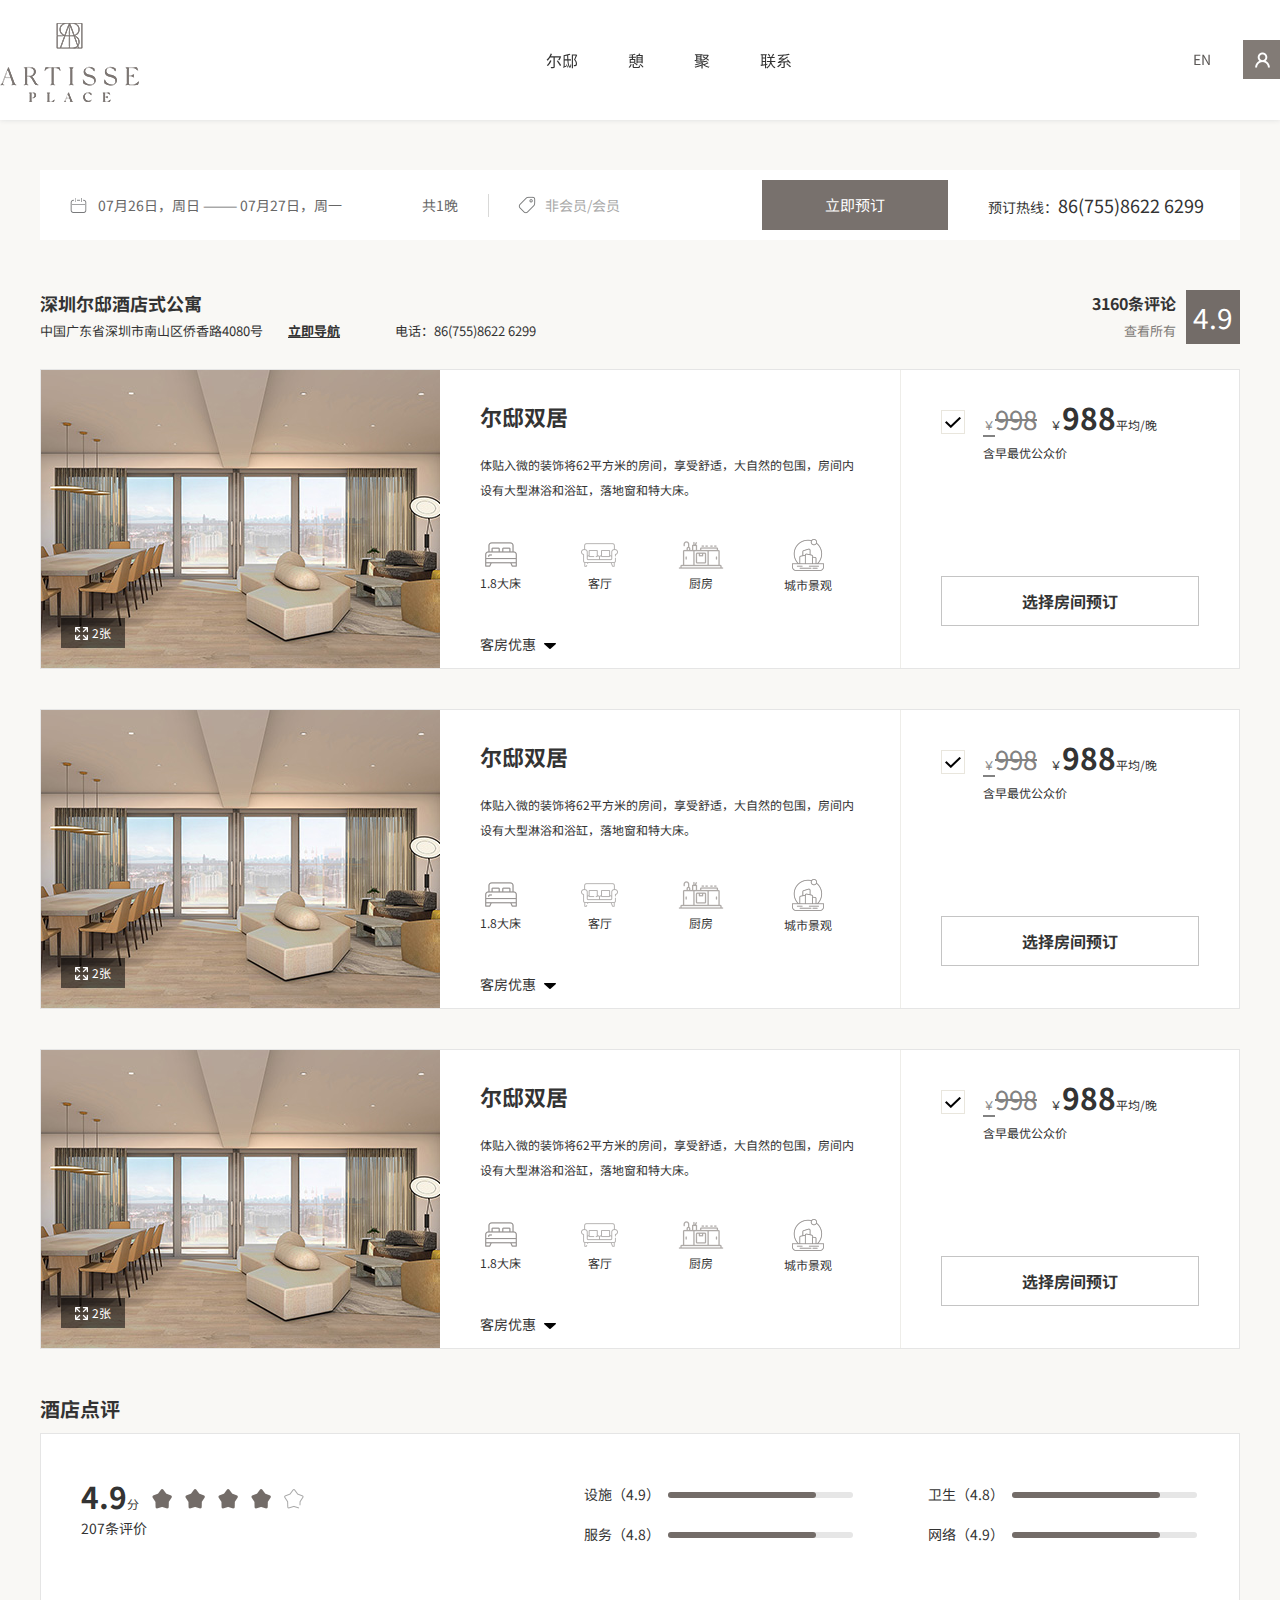
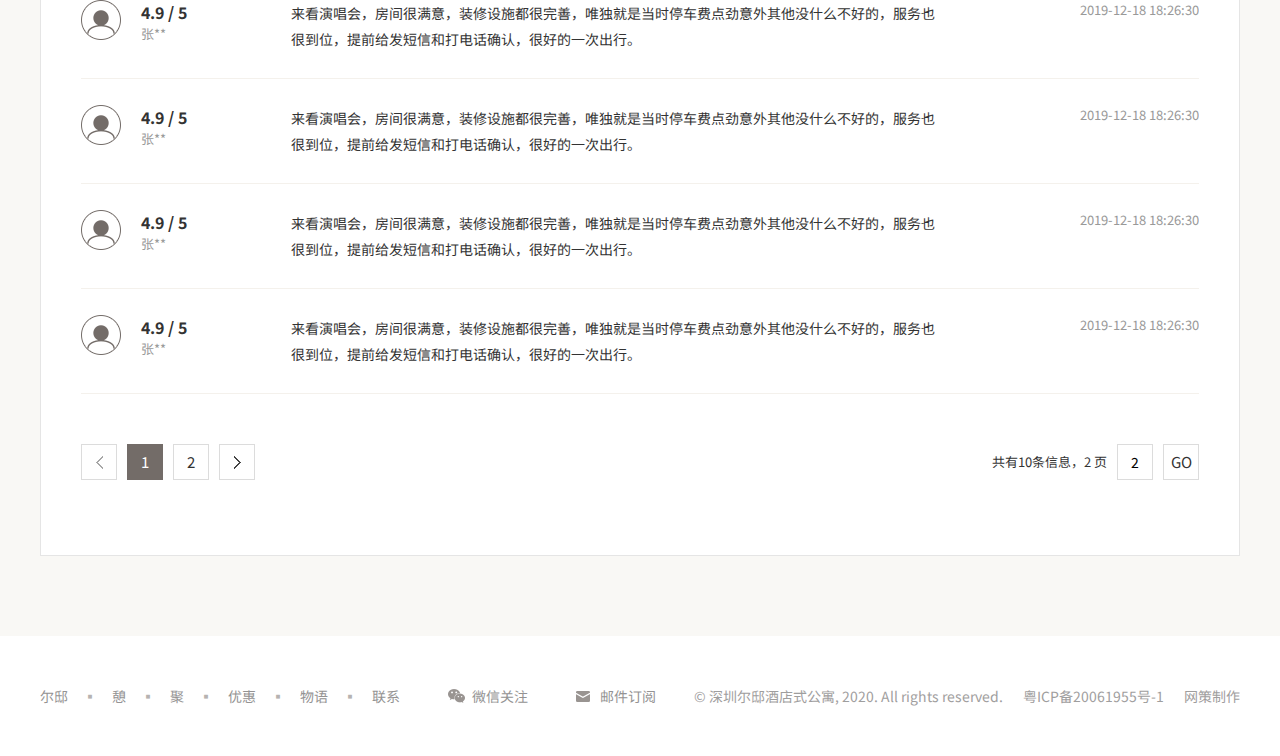
==== commit 7f87754d: "no commit message" ====
--- a/01-01预订.html
+++ b/01-01预订.html
@@ -35,7 +35,7 @@
 				<a href="" class="langN">EN</a>
 			</div>
 		</div>
-		<div class="innern">
+		<div class="innern innerns">
 			<div class="book books">
 				<div class="idate">
 					<div class="l">
@@ -135,7 +135,7 @@
 				<span class="r">4.9</span>
 				<div class="rs">
 					<p>3160条评论</p>
-					<a href="">查看所有</a>
+					<a href="#pinglun">查看所有</a>
 				</div>
 			</div>
 			<div class="bookl">
@@ -395,7 +395,7 @@
 					</div>
 				</div>
 			</div>
-			<div class="dpt">
+			<div class="dpt" id="pinglun">
 				酒店点评
 			</div>
 			<div class="dianping">
--- a/css/style.css
+++ b/css/style.css
@@ -46,6 +46,9 @@
 .innern{
 	width: 1200px;
 }
+.innerns{
+	padding: 120px 0 0;
+}
 body,
 html {
 	color: #333;
@@ -129,12 +132,13 @@
 				color: #333;
 			}
 			.banner{
-				/* height: 100vh; */
+				height: 100vh;
 				position: relative;	
+				background: #ccc;
 			}
 			.banner .img img,.banner .img video{
 				width: 100%;
-				height: 100%;
+				height: 100vh;
 				max-width: inherit;
 				object-fit: cover;
 				display: block;
--- a/css/main.css
+++ b/css/main.css
@@ -60,6 +60,15 @@
 			}
 			.about .l{
 				float: left;
+				width: 530px;
+				overflow: hidden;
+			}
+			.about .l img{
+				transition: all 1s;
+			}
+			.about .l:hover img{
+				transform: scale(1.05);
+				transition: all 1s;
 			}
 			.about .r{
 				float: right;
@@ -130,7 +139,23 @@
 				padding: 45px 0 30px;
 			}
 			.iyouhui .c a{
-				text-decoration: underline;
+				position: relative;
+			}
+			.iyouhui .c a:hover{
+				text-decoration: none;
+			}
+			.iyouhui .c a b{
+				position: absolute;
+				height: 1px;
+				width: 0;
+				bottom: 0;
+				background: #333;
+				left: 0;
+				transition: all .3s;
+			}
+			.iyouhui .c a:hover b{
+				width: 100%;
+				transition: all .3s;
 			}
 			.swiper-button-next:after,.swiper-button-prev:after{
 				display: none;
@@ -251,9 +276,7 @@
 				left: 277px;
 				width: 700px;
 				padding-left: 45px;
-			}
-			.header.headers{
-				position: static;
+				border-radius: 0;
 			}
 			.body{
 				background: #f9f8f5;
@@ -893,4 +916,24 @@
 			}
 			.orderl{
 				padding: 0 0 70px;
+			}
+			.bookl .btn:hover{
+				background: #f2f0e9;
+			}
+			.about .r .as:hover{
+				text-decoration: none;
+			}
+			.ipinpai .img{
+				height: 307px;
+				overflow: hidden;
+			}
+			.ipinpai .img img:hover{
+				transform: scale(1.1);
+				transition: all 1s;
+			}
+			.ipinpai .img img{
+				transition: all 1s;
+			}
+			.ipinpai .swiper-slide a:hover{
+				text-decoration: none;
 			}